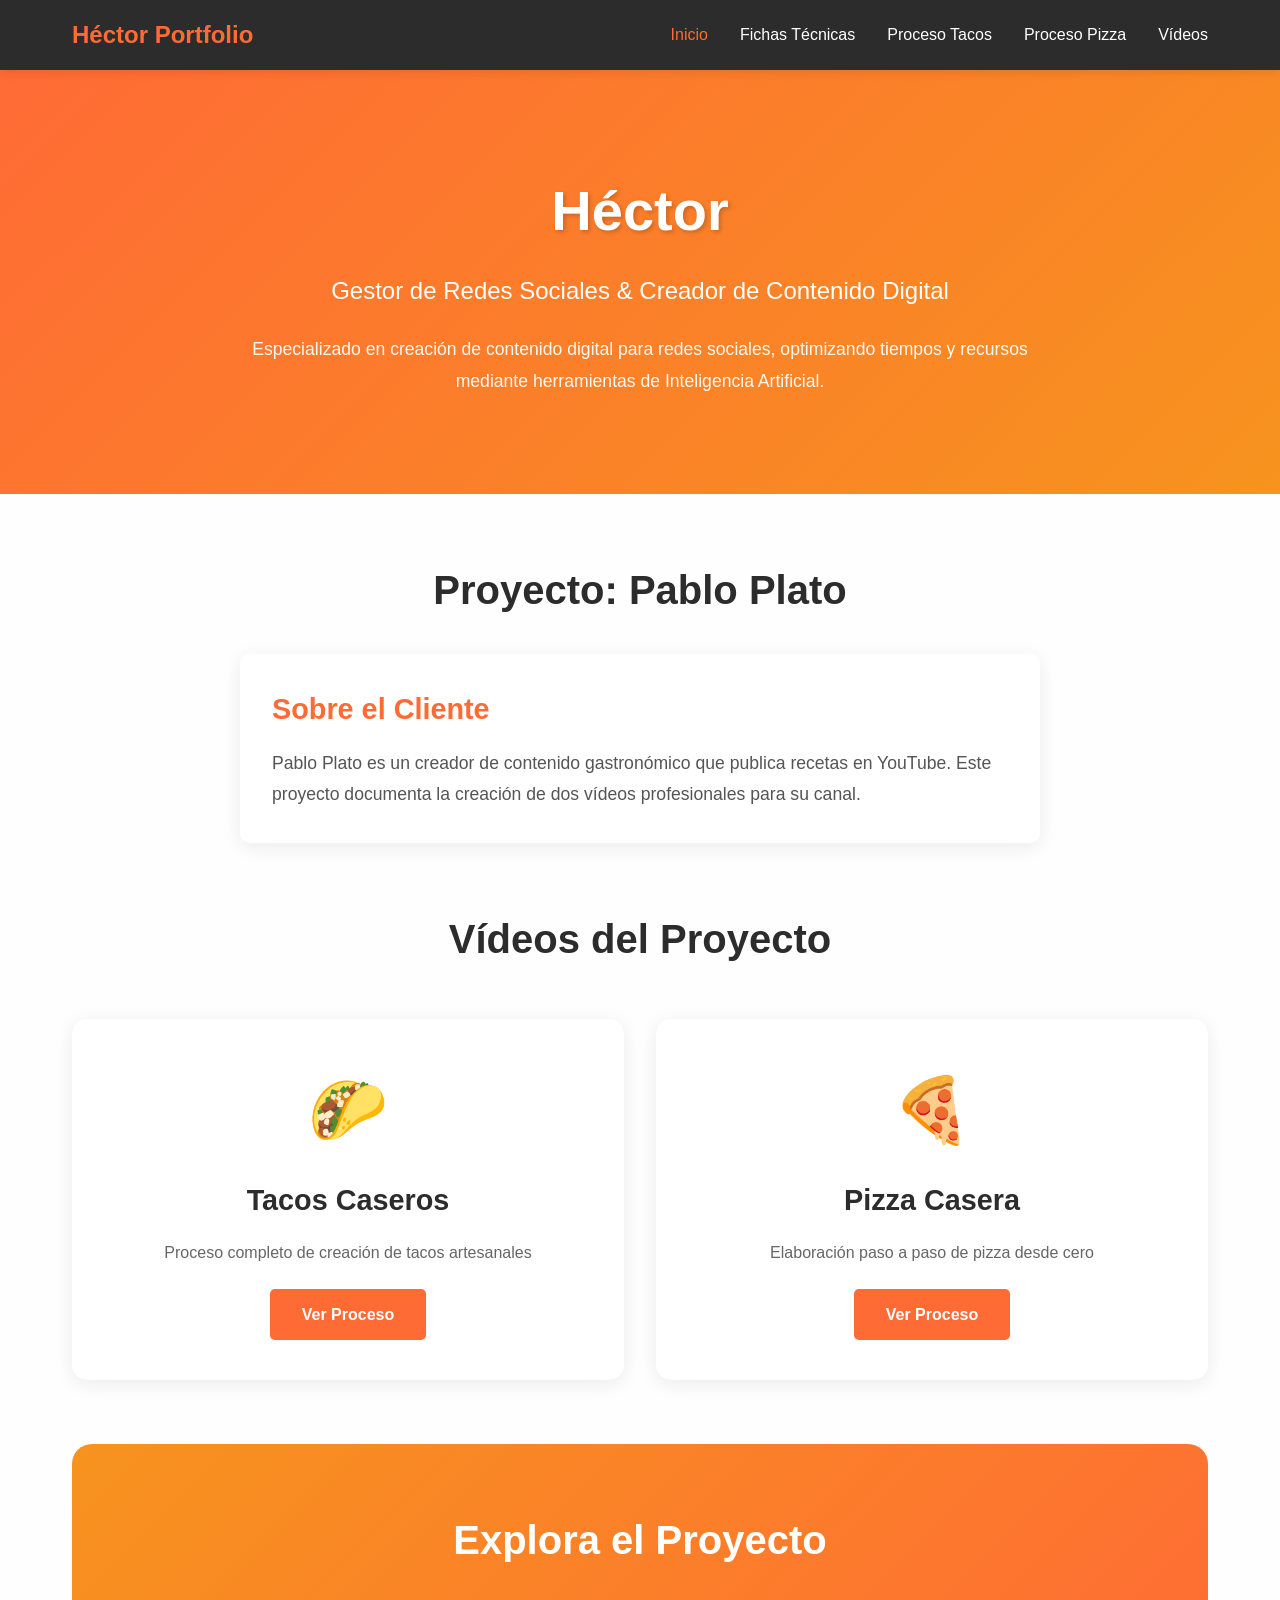
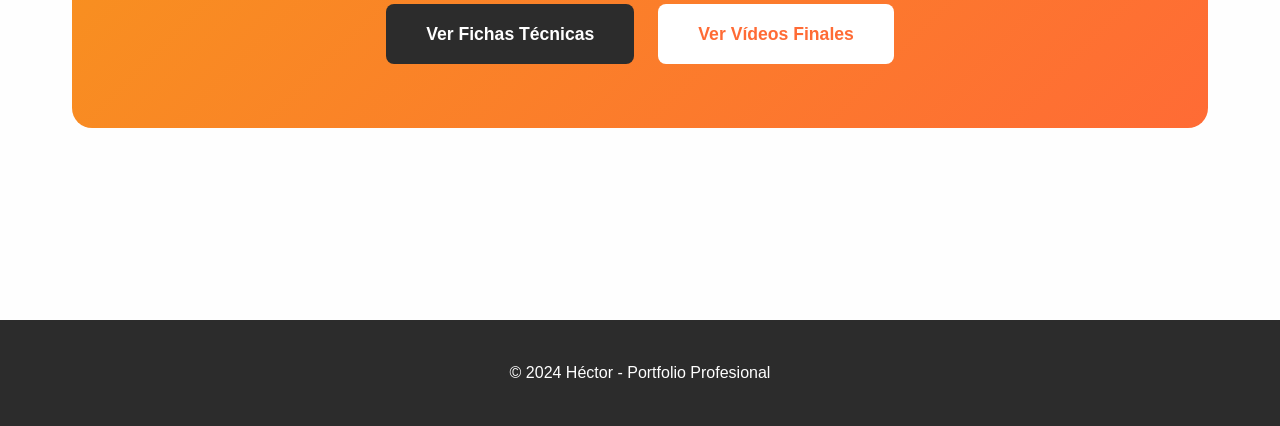
==== index.html @ d03f59ef "Queda escribir las fichas y poner los videos" ====
<!DOCTYPE html>
<html lang="es">
<head>
    <meta charset="UTF-8">
    <meta name="viewport" content="width=device-width, initial-scale=1.0">
    <title>Héctor - Portfolio Creador de Contenido Digital</title>
    <link rel="stylesheet" href="./css/style_index.css">
</head>
<body>
    <nav class="navbar">
        <div class="nav-container">
            <h1 class="logo">Héctor Portfolio</h1>
            <ul class="nav-menu">
                <li><a href="./index.html" class="active">Inicio</a></li>
                <li><a href="./fichas.html">Fichas Técnicas</a></li>
                <li><a href="./proceso_tacos.html">Proceso Tacos</a></li>
                <li><a href="./proceso_pizza.html">Proceso Pizza</a></li>
                <li><a href="./videos.html">Vídeos</a></li>
            </ul>
        </div>
    </nav>

    <header class="hero">
        <div class="hero-content">
            <h1 class="hero-title">Héctor</h1>
            <p class="hero-subtitle">Gestor de Redes Sociales & Creador de Contenido Digital</p>
            <p class="hero-description">
                Especializado en creación de contenido digital para redes sociales,
                optimizando tiempos y recursos mediante herramientas de Inteligencia Artificial.
            </p>
        </div>
    </header>

    <main class="container">
        <section class="project-intro">
            <h2>Proyecto: Pablo Plato</h2>
            <div class="client-card">
                <h3>Sobre el Cliente</h3>
                <p>
                    <!-- ⬇️ AÑADE AQUÍ: Descripción adicional de Pablo Plato si lo deseas -->
                    Pablo Plato es un creador de contenido gastronómico que publica 
                    recetas en YouTube. Este proyecto documenta la creación de dos 
                    vídeos profesionales para su canal.
                </p>
            </div>
        </section>

        <section class="project-overview">
            <h2>Vídeos del Proyecto</h2>
            <div class="videos-grid">
                <div class="video-card">
                    <div class="video-icon">🌮</div>
                    <h3>Tacos Caseros</h3>
                    <p>Proceso completo de creación de tacos artesanales</p>
                    <a href="./proceso_tacos.html" class="btn">Ver Proceso</a>
                </div>
                <div class="video-card">
                    <div class="video-icon">🍕</div>
                    <h3>Pizza Casera</h3>
                    <p>Elaboración paso a paso de pizza desde cero</p>
                    <a href__="proceso-pizza.html" class="btn">Ver Proceso</a>
                </div>
            </div>
        </section>

        <section class="cta-section">
            <h2>Explora el Proyecto</h2>
            <div class="cta-buttons">
                <a href="./fichas.html" class="btn-primary">Ver Fichas Técnicas</a>
                <a href="./videos.html" class="btn-secondary">Ver Vídeos Finales</a>
            </div>
        </section>
    </main>

    <footer class="footer">
        <p>&copy; 2024 Héctor - Portfolio Profesional</p>
        <!-- ⬇️ AÑADE AQUÍ: Tus redes sociales o email de contacto si deseas -->
        <!-- Ejemplo: <p>Email: hector@ejemplo.com | LinkedIn: /in/hector</p> -->
    </footer>
</body>
</html>
---- css/style_index.css ----
* {
    margin: 0;
    padding: 0;
    box-sizing: border-box;
}

body {
    font-family: 'Segoe UI', Tahoma, Geneva, Verdana, sans-serif;
    line-height: 1.6;
    color: #333;
    background-color: #fefefe;
}

/* Navegación */
.navbar {
    background-color: #2c2c2c;
    padding: 1rem 0;
    position: sticky;
    top: 0;
    z-index: 100;
    box-shadow: 0 2px 10px rgba(0,0,0,0.1);
}

.nav-container {
    max-width: 1200px;
    margin: 0 auto;
    padding: 0 2rem;
    display: flex;
    justify-content: space-between;
    align-items: center;
}

.logo {
    color: #ff6b35;
    font-size: 1.5rem;
    font-weight: bold;
}

.nav-menu {
    display: flex;
    list-style: none;
    gap: 2rem;
}

.nav-menu a {
    color: #fff;
    text-decoration: none;
    transition: color 0.3s;
    font-weight: 500;
}

.nav-menu a:hover,
.nav-menu a.active {
    color: #ff6b35;
}

/* Hero Section */
.hero {
    background: linear-gradient(135deg, #ff6b35 0%, #f7931e 100%);
    color: white;
    padding: 6rem 2rem;
    text-align: center;
}

.hero-content {
    max-width: 800px;
    margin: 0 auto;
}

.hero-title {
    font-size: 3.5rem;
    margin-bottom: 1rem;
    text-shadow: 2px 2px 4px rgba(0,0,0,0.2);
}

.hero-subtitle {
    font-size: 1.5rem;
    margin-bottom: 1.5rem;
    font-weight: 300;
}

.hero-description {
    font-size: 1.1rem;
    line-height: 1.8;
    opacity: 0.95;
}

/* Container */
.container {
    max-width: 1200px;
    margin: 0 auto;
    padding: 4rem 2rem;
}

/* Secciones */
section {
    margin-bottom: 4rem;
}

section h2 {
    font-size: 2.5rem;
    color: #2c2c2c;
    margin-bottom: 2rem;
    text-align: center;
}

.client-card {
    background: white;
    padding: 2rem;
    border-radius: 10px;
    box-shadow: 0 4px 20px rgba(0,0,0,0.08);
    max-width: 800px;
    margin: 0 auto;
}

.client-card h3 {
    color: #ff6b35;
    font-size: 1.8rem;
    margin-bottom: 1rem;
}

.client-card p {
    font-size: 1.1rem;
    line-height: 1.8;
    color: #555;
}

/* Grid de vídeos */
.videos-grid {
    display: grid;
    grid-template-columns: repeat(auto-fit, minmax(300px, 1fr));
    gap: 2rem;
    margin-top: 3rem;
}

.video-card {
    background: white;
    padding: 2.5rem;
    border-radius: 15px;
    box-shadow: 0 4px 20px rgba(0,0,0,0.08);
    text-align: center;
    transition: transform 0.3s, box-shadow 0.3s;
}

.video-card:hover {
    transform: translateY(-5px);
    box-shadow: 0 8px 30px rgba(0,0,0,0.15);
}

.video-icon {
    font-size: 4rem;
    margin-bottom: 1rem;
}

.video-card h3 {
    font-size: 1.8rem;
    color: #2c2c2c;
    margin-bottom: 1rem;
}

.video-card p {
    color: #666;
    margin-bottom: 1.5rem;
    line-height: 1.6;
}

/* Botones */
.btn {
    display: inline-block;
    padding: 0.8rem 2rem;
    background-color: #ff6b35;
    color: white;
    text-decoration: none;
    border-radius: 5px;
    transition: background-color 0.3s;
    font-weight: 600;
}

.btn:hover {
    background-color: #e55a2b;
}

/* CTA Section */
.cta-section {
    background: linear-gradient(135deg, #f7931e 0%, #ff6b35 100%);
    padding: 4rem 2rem;
    border-radius: 20px;
    text-align: center;
}

.cta-section h2 {
    color: white;
    margin-bottom: 2rem;
}

.cta-buttons {
    display: flex;
    gap: 1.5rem;
    justify-content: center;
    flex-wrap: wrap;
}

.btn-primary,
.btn-secondary {
    padding: 1rem 2.5rem;
    text-decoration: none;
    border-radius: 8px;
    font-weight: 600;
    font-size: 1.1rem;
    transition: all 0.3s;
}

.btn-primary {
    background-color: #2c2c2c;
    color: white;
}

.btn-primary:hover {
    background-color: #1a1a1a;
    transform: translateY(-2px);
}

.btn-secondary {
    background-color: white;
    color: #ff6b35;
}

.btn-secondary:hover {
    background-color: #f0f0f0;
    transform: translateY(-2px);
}

/* Footer */
.footer {
    background-color: #2c2c2c;
    color: white;
    text-align: center;
    padding: 2rem;
    margin-top: 4rem;
}

.footer p {
    margin: 0.5rem 0;
}
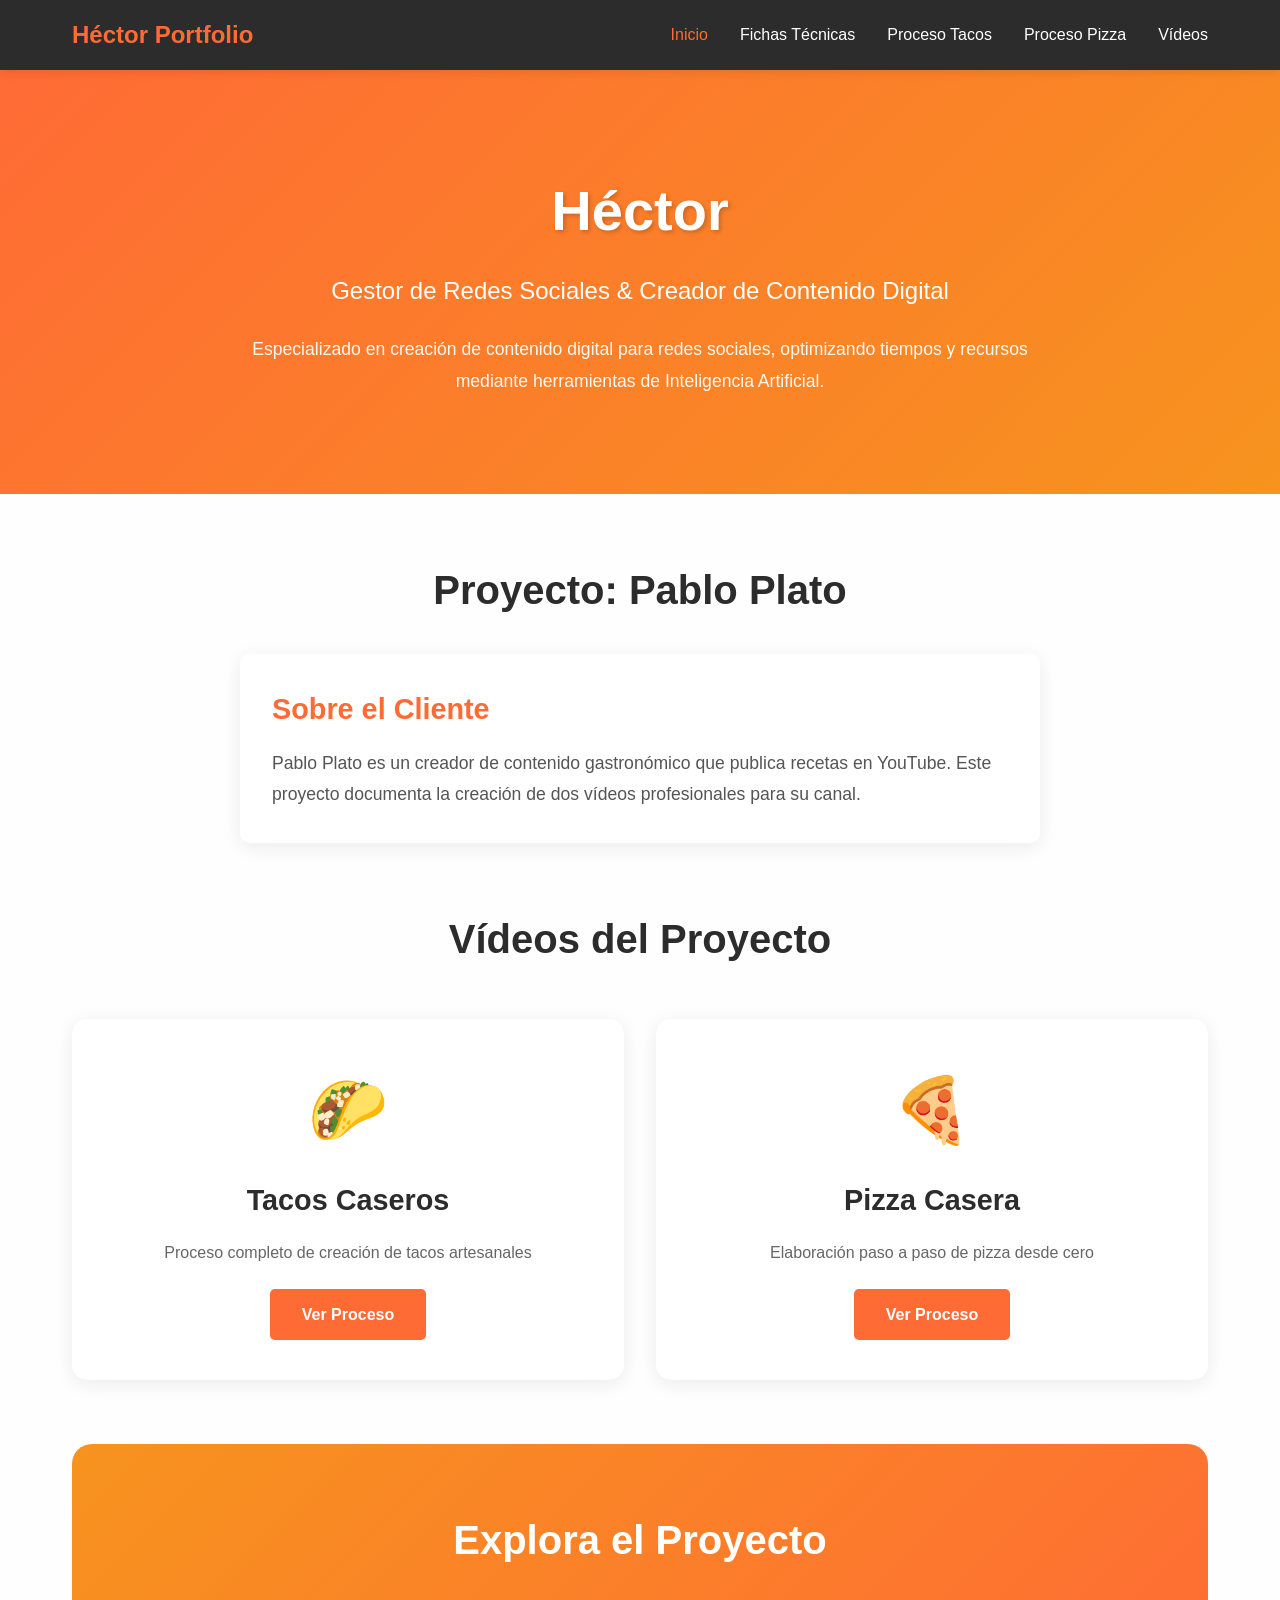
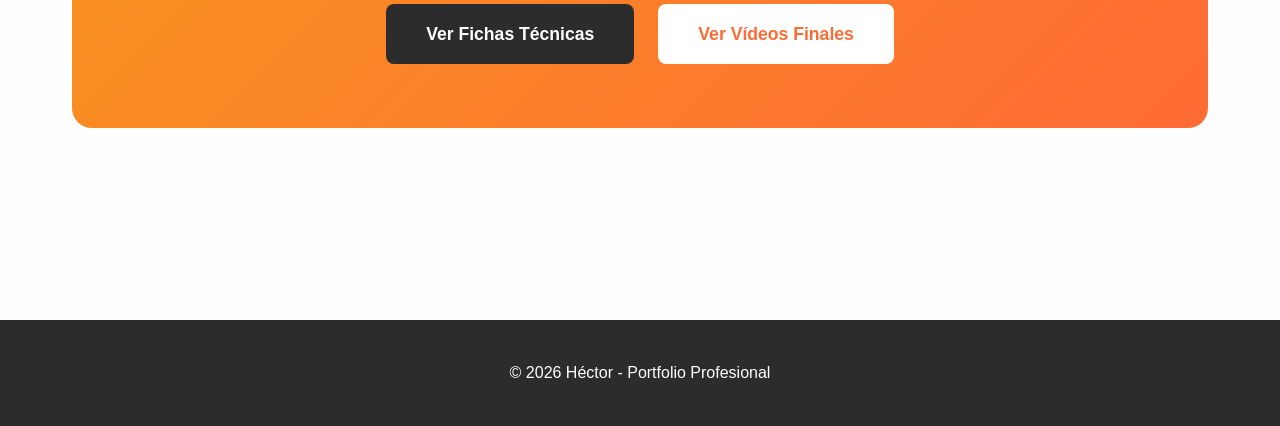
==== commit df33d6a3: "Final" ====
--- a/index.html
+++ b/index.html
@@ -37,7 +37,6 @@
             <div class="client-card">
                 <h3>Sobre el Cliente</h3>
                 <p>
-                    <!-- ⬇️ AÑADE AQUÍ: Descripción adicional de Pablo Plato si lo deseas -->
                     Pablo Plato es un creador de contenido gastronómico que publica 
                     recetas en YouTube. Este proyecto documenta la creación de dos 
                     vídeos profesionales para su canal.
@@ -73,9 +72,7 @@
     </main>
 
     <footer class="footer">
-        <p>&copy; 2024 Héctor - Portfolio Profesional</p>
-        <!-- ⬇️ AÑADE AQUÍ: Tus redes sociales o email de contacto si deseas -->
-        <!-- Ejemplo: <p>Email: hector@ejemplo.com | LinkedIn: /in/hector</p> -->
+        <p>&copy; 2026 Héctor - Portfolio Profesional</p>
     </footer>
 </body>
 </html>
